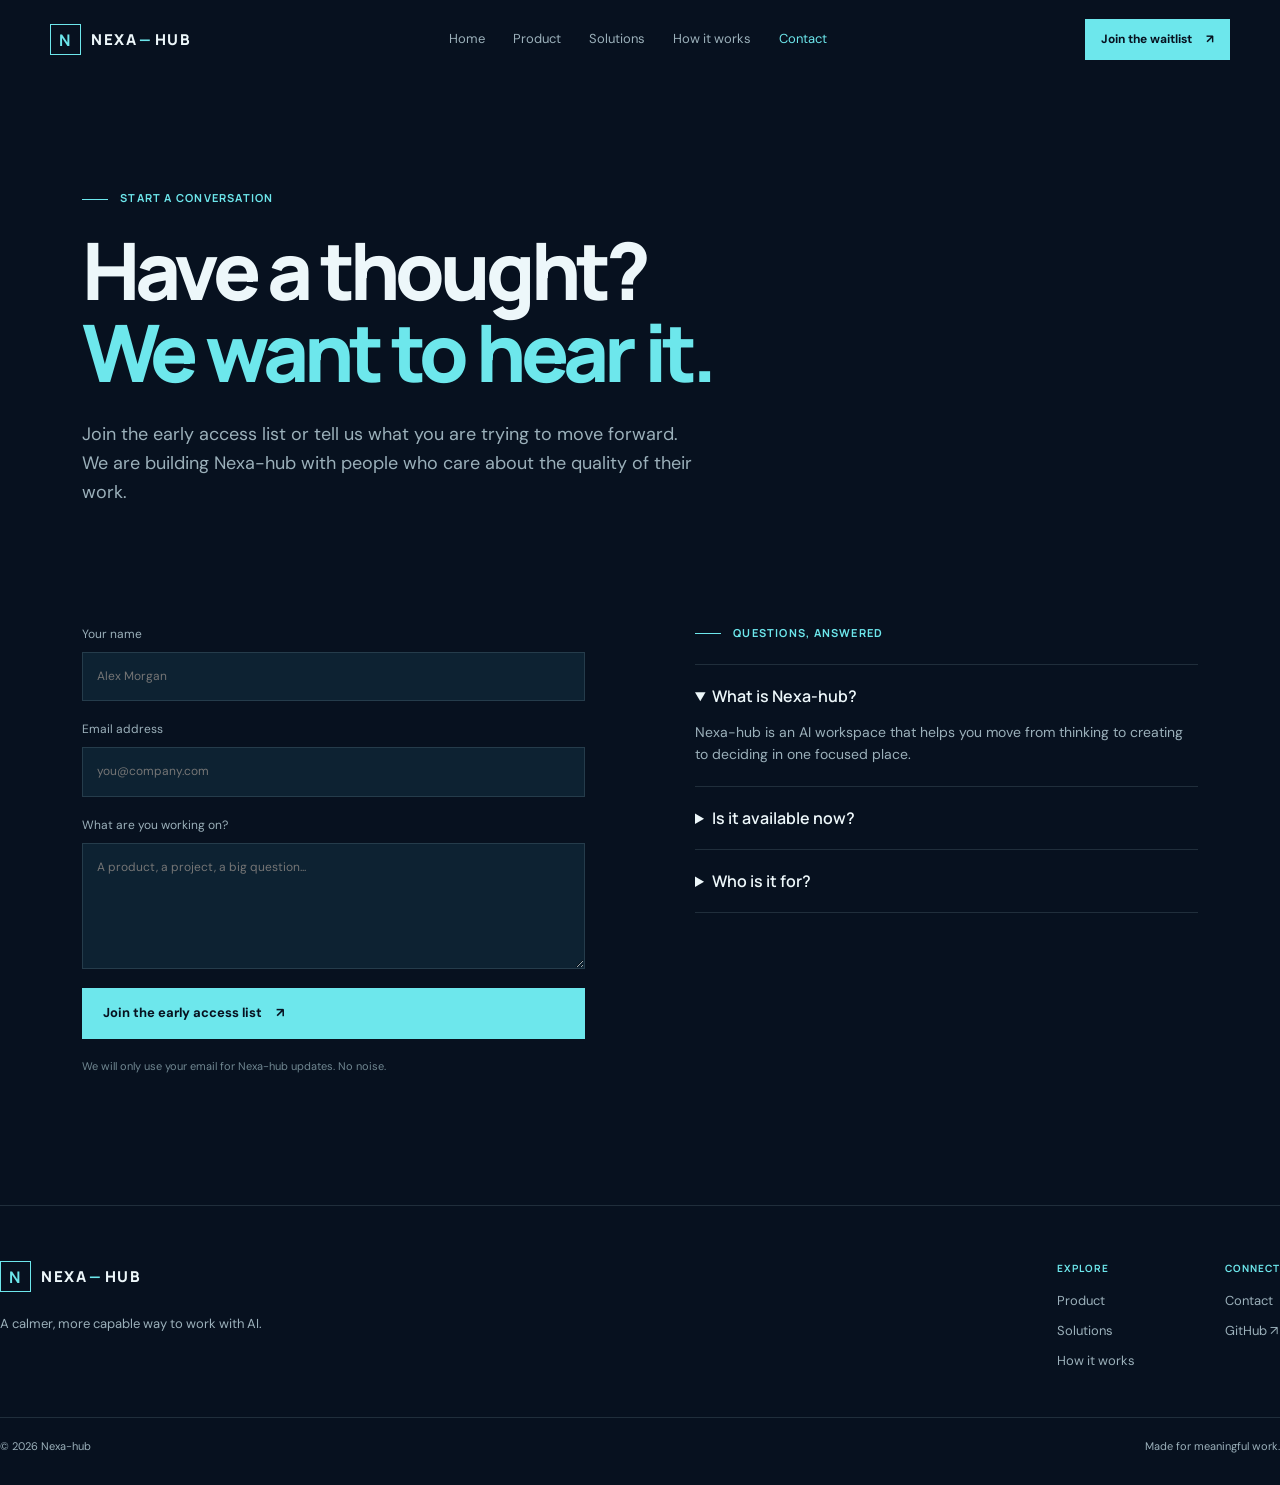
==== contact.html @ 38cc248f "feat: expand Nexa-hub into a clearer multi-page experience" ====
<!doctype html><html lang="en"><head><meta charset="UTF-8"><meta name="viewport" content="width=device-width, initial-scale=1"><meta name="description" content="Get in touch with the Nexa-hub team or join the early access list."><link rel="stylesheet" href="style.css"><link rel="preconnect" href="https://fonts.googleapis.com"><link href="https://fonts.googleapis.com/css2?family=DM+Sans:wght@400;500;600;700&family=Manrope:wght@600;700;800&display=swap" rel="stylesheet"><title>Contact — Nexa-hub</title></head><body><div class="progress" id="progress"></div><header class="site-header"><a class="brand" href="index.html"><span class="brand-mark">N</span><span>NEXA<span class="brand-dash">—</span>HUB</span></a><nav class="desktop-nav"><a href="index.html">Home</a><a href="product.html">Product</a><a href="solutions.html">Solutions</a><a href="process.html">How it works</a><a class="active" href="contact.html">Contact</a></nav><a class="button button-small button-primary header-cta" href="contact.html">Join the waitlist <span>↗</span></a><button class="menu-toggle" id="menuToggle" aria-label="Open menu" aria-expanded="false"><i></i><i></i></button></header><div class="mobile-nav" id="mobileNav"><a href="index.html">Home</a><a href="product.html">Product</a><a href="solutions.html">Solutions</a><a href="process.html">How it works</a><a href="contact.html">Contact</a><a class="button button-primary" href="contact.html">Join the waitlist ↗</a></div><main><section class="page-hero section-wrap"><p class="eyebrow"><span></span> Start a conversation</p><h1>Have a thought?<br><em>We want to hear it.</em></h1><p>Join the early access list or tell us what you are trying to move forward. We are building Nexa-hub with people who care about the quality of their work.</p></section><section class="section-wrap contact-grid"><form class="contact-form" id="contactForm"><label>Your name<input required name="name" placeholder="Alex Morgan"></label><label>Email address<input required type="email" name="email" placeholder="you@company.com"></label><label>What are you working on?<textarea name="message" rows="5" placeholder="A product, a project, a big question..."></textarea></label><button class="button button-primary" type="submit">Join the early access list <span>↗</span></button><small>We will only use your email for Nexa-hub updates. No noise.</small></form><div class="faq" id="faq"><p class="eyebrow"><span></span> Questions, answered</p><details open><summary>What is Nexa-hub?</summary><p>Nexa-hub is an AI workspace that helps you move from thinking to creating to deciding in one focused place.</p></details><details><summary>Is it available now?</summary><p>We are preparing the first release and inviting a small group of early users to shape the experience.</p></details><details><summary>Who is it for?</summary><p>Founders, creative teams, and thoughtful individuals who want AI to support their work—not add more noise.</p></details></div></section></main><footer class="site-footer"><div><a class="brand" href="index.html"><span class="brand-mark">N</span><span>NEXA<span class="brand-dash">—</span>HUB</span></a><p>A calmer, more capable way to work with AI.</p></div><div class="footer-links"><div><small>EXPLORE</small><a href="product.html">Product</a><a href="solutions.html">Solutions</a><a href="process.html">How it works</a></div><div><small>CONNECT</small><a href="contact.html">Contact</a><a href="https://github.com/Shilikhalile/Nexa-hub">GitHub ↗</a></div></div><div class="footer-bottom"><span>© <span data-year></span> Nexa-hub</span><span>Made for meaningful work.</span></div></footer><div class="toast" id="toast" role="status"></div><script src="script.js"></script></body></html>
---- style.css ----
@import url('https://fonts.googleapis.com/css2?family=DM+Sans:wght@400;500;600;700&family=Manrope:wght@600;700;800&display=swap');
:root{--ink:#07111f;--ink-2:#0b1c2d;--text:#edf7fa;--muted:#9bb0ba;--line:rgba(185,221,228,.14);--cyan:#6de7ec;--violet:#9d8cff;--cream:#f4f8f6;--ease:cubic-bezier(.23,1,.32,1)}*{box-sizing:border-box}html{scroll-behavior:smooth}body{margin:0;background:var(--ink);color:var(--text);font-family:'DM Sans',sans-serif;line-height:1.6}a{color:inherit;text-decoration:none}button,input,textarea{font:inherit}.progress{height:3px;background:linear-gradient(90deg,var(--cyan),var(--violet));position:fixed;top:0;left:0;z-index:20;width:0}.section-wrap{max-width:1180px;margin:auto;padding-left:32px;padding-right:32px}.site-header{height:80px;padding:0 max(32px,calc((100vw - 1180px)/2));display:flex;align-items:center;gap:42px;border-bottom:1px solid transparent;position:relative;z-index:10;transition:.25s}.site-header.scrolled{background:rgba(7,17,31,.86);backdrop-filter:blur(14px);border-color:var(--line)}.brand{display:flex;align-items:center;gap:10px;font:800 15px Manrope;letter-spacing:.1em}.brand-mark{width:31px;height:31px;border:1px solid var(--cyan);display:grid;place-items:center;color:var(--cyan);font:700 16px Manrope}.brand-dash{color:var(--cyan);margin:0 2px}.desktop-nav{display:flex;gap:28px;margin:auto;font-size:13px;color:var(--muted)}.desktop-nav a,.footer-links a{transition:color .2s}.desktop-nav a:hover,.desktop-nav a.active,.footer-links a:hover{color:var(--cyan)}.button{display:inline-flex;align-items:center;gap:14px;padding:14px 20px;border:1px solid transparent;font-weight:700;font-size:13px;transition:transform .2s var(--ease),background .2s,border .2s}.button:hover{transform:translateY(-2px)}.button-primary{background:var(--cyan);color:var(--ink)}.button-primary:hover{background:#c5fbfa}.button-small{padding:10px 15px;font-size:12px}.button-outline{border-color:rgba(109,231,236,.45);color:var(--cyan)}.button-outline:hover{background:rgba(109,231,236,.08)}.button-light{background:var(--cream);color:var(--ink)}.menu-toggle,.mobile-nav{display:none}.hero{min-height:670px;padding-top:105px;padding-bottom:110px;display:grid;grid-template-columns:46% 54%;align-items:center;gap:10px}.eyebrow{color:var(--cyan);font:700 11px Manrope;letter-spacing:.11em;text-transform:uppercase;margin:0 0 24px}.eyebrow>span:first-child{display:inline-block;width:26px;height:1px;background:var(--cyan);vertical-align:middle;margin-right:9px}.hero h1,.page-hero h1{font:800 clamp(47px,6.2vw,80px)/1.03 Manrope;letter-spacing:-.06em;margin:0 0 28px;max-width:720px}.hero h1 em,.page-hero h1 em,h2 em{color:var(--cyan);font-style:normal}.hero-lede{font-size:18px;color:var(--muted);max-width:510px;margin:0 0 32px}.hero-actions{display:flex;align-items:center;gap:24px}.text-link{font-size:13px;color:var(--muted)}.text-link span{color:var(--cyan);margin-left:6px}.hero-proof{display:flex;gap:9px;align-items:center;color:#78909a;font-size:11px;margin-top:55px;text-transform:uppercase;letter-spacing:.08em}.proof-dot{width:7px;height:7px;background:var(--cyan);border-radius:50%;box-shadow:0 0 13px var(--cyan)}.hero-visual{height:480px;position:relative;display:grid;place-items:center;perspective:1000px}.glow{position:absolute;width:420px;height:420px;border-radius:50%;background:radial-gradient(circle,rgba(109,231,236,.18),transparent 66%);filter:blur(10px)}.orbit{position:absolute;border:1px solid rgba(109,231,236,.16);border-radius:50%;transform:rotate(-25deg);width:540px;height:220px}.orbit-two{width:440px;height:180px;transform:rotate(45deg);border-color:rgba(157,140,255,.14)}.workspace-card{position:relative;z-index:2;width:min(500px,92%);background:linear-gradient(145deg,#142b3c,#091925);border:1px solid rgba(178,238,240,.25);box-shadow:0 35px 80px rgba(0,0,0,.45);transform:rotateY(-8deg) rotateX(4deg);transition:transform .4s var(--ease)}.card-bar{height:38px;border-bottom:1px solid var(--line);display:flex;align-items:center;padding:0 14px;gap:15px;color:#7995a0;font-size:9px;letter-spacing:.1em}.window-dots{display:flex;gap:5px}.window-dots i{width:6px;height:6px;border-radius:50%;background:#54717a}.card-status{margin-left:auto;color:var(--cyan);font-size:8px}.workspace-body{display:flex;min-height:310px}.workspace-sidebar{width:48px;border-right:1px solid var(--line);display:flex;align-items:center;flex-direction:column;gap:22px;padding:18px 0;color:#66818c;font-size:14px}.workspace-sidebar strong{color:var(--cyan);font:700 18px Manrope;margin-bottom:15px}.side-active{color:var(--cyan)}.workspace-content{padding:28px 30px;flex:1}.card-kicker,.workspace-content small{font-size:9px;letter-spacing:.13em;color:#76929b}.workspace-content h2{font:700 28px/1.12 Manrope;margin:28px 0}.workspace-content h2 strong{color:var(--cyan)}.prompt-line{border:1px solid rgba(109,231,236,.3);padding:13px;display:flex;gap:9px;align-items:center;color:#829aa3;font-size:11px}.prompt-icon{color:var(--cyan)}.prompt-send{margin-left:auto;color:var(--cyan)}.card-columns{display:grid;grid-template-columns:1fr 1fr;gap:20px;margin-top:26px}.card-columns p{font-size:10px;color:#afc3c9;margin:9px 0}.card-columns b{display:block;font:700 24px Manrope;color:var(--cyan);margin-top:8px}.card-columns b span{font-size:12px}.score-line{height:3px;background:#203c4b;margin-top:10px}.score-line i{display:block;width:87%;height:100%;background:var(--cyan)}.floating-note{position:absolute;z-index:3;background:rgba(13,35,49,.9);border:1px solid rgba(109,231,236,.22);backdrop-filter:blur(12px);padding:13px 15px;display:flex;gap:10px;align-items:center;font-size:11px;box-shadow:0 14px 34px rgba(0,0,0,.25)}.floating-note>span{color:var(--cyan);font-size:17px}.floating-note b,.floating-note small{display:block}.floating-note small{color:#7f99a2;font-size:9px;margin-top:3px}.note-one{top:14%;right:1%}.note-two{bottom:14%;left:2%}.section-intro{padding-top:105px;padding-bottom:55px;display:grid;grid-template-columns:1fr 1fr;gap:100px;align-items:end;border-top:1px solid var(--line)}h2{font:700 clamp(32px,4vw,54px)/1.07 Manrope;letter-spacing:-.05em;margin:0} .section-intro>p,.large-copy{font-size:17px;color:var(--muted);max-width:450px;margin:0}.feature-grid{display:grid;grid-template-columns:repeat(3,1fr);gap:15px;padding-bottom:120px}.feature-card,.audience-card{border:1px solid var(--line);padding:27px;min-height:315px;transition:transform .25s var(--ease),border .25s,background .25s;display:flex;flex-direction:column}.feature-card:hover,.audience-card:hover{transform:translateY(-6px);border-color:rgba(109,231,236,.55)}.feature-card-accent{background:linear-gradient(145deg,rgba(109,231,236,.12),rgba(157,140,255,.08))}.feature-number,.product-index{font:700 11px Manrope;color:var(--cyan);letter-spacing:.1em}.feature-icon{font-size:43px;color:var(--cyan);margin:35px 0 18px}.feature-card h3{font:700 22px Manrope;margin:0 0 10px}.feature-card p,.audience-card p{font-size:14px;color:var(--muted);margin:0}.card-link{font-size:12px;color:var(--cyan);margin-top:auto;padding-top:25px}.card-link b{margin-left:8px}.dark-band{background:#0b1d2d;border-top:1px solid var(--line);border-bottom:1px solid var(--line)}.split-section{padding-top:105px;padding-bottom:105px;display:grid;grid-template-columns:1fr 1fr;gap:100px;align-items:center}.split-section .button{margin-top:30px}.cta-section{padding-top:105px;padding-bottom:120px}.cta-card{background:linear-gradient(120deg,#1b3b49,#1d2346);padding:58px;display:flex;justify-content:space-between;align-items:end;gap:40px}.cta-card h2{color:#fff}.site-footer{border-top:1px solid var(--line);padding-top:55px;padding-bottom:30px;display:grid;grid-template-columns:1fr 1fr;gap:45px;color:var(--muted)}.site-footer .brand{color:var(--text)}.site-footer p{font-size:13px;margin-top:22px}.footer-links{display:flex;gap:90px;justify-content:flex-end}.footer-links div{display:flex;flex-direction:column;gap:9px;font-size:13px}.footer-links small{font:700 10px Manrope;color:var(--cyan);letter-spacing:.1em;margin-bottom:7px}.footer-bottom{grid-column:1/-1;border-top:1px solid var(--line);padding-top:20px;font-size:11px;display:flex;justify-content:space-between}.page-hero{padding-top:110px;padding-bottom:100px}.page-hero h1{max-width:820px}.page-hero>p:last-child{max-width:620px;font-size:18px;color:var(--muted)}.product-list,.process-list{padding-bottom:120px}.product-row,.process-step{display:grid;grid-template-columns:75px 100px 1fr;gap:28px;padding:70px 0;border-top:1px solid var(--line);align-items:start}.product-row:first-child,.process-step:first-child{border-top:0}.product-symbol{font-size:50px;color:var(--cyan)}.product-row h2,.process-step h2{margin-bottom:20px}.product-row>div:last-child>p:not(.eyebrow),.process-step>div:last-child>p:last-child{color:var(--muted);max-width:610px}.check-list{list-style:none;padding:0;margin:25px 0 0;color:#c9dcdf;font-size:13px}.check-list li{margin:11px 0}.check-list li:before{content:'✓';color:var(--cyan);margin-right:10px}.centered-cta{text-align:center;padding-top:100px;padding-bottom:110px}.centered-cta h2{margin:18px auto 35px}.audience-grid{display:grid;grid-template-columns:repeat(3,1fr);gap:15px;padding-bottom:120px}.audience-card{min-height:360px}.audience-card h2{font-size:30px;margin:55px 0 18px}.audience-card a{color:var(--cyan);font-size:13px;margin-top:auto}.audience-card-highlight{background:linear-gradient(145deg,rgba(157,140,255,.15),rgba(109,231,236,.08))}.quote-section{padding-top:100px;padding-bottom:130px;max-width:900px}.quote-mark{font:800 100px/0 Manrope;color:var(--cyan);margin:0 0 25px}.quote-section blockquote{font:700 clamp(30px,4.2vw,55px)/1.1 Manrope;letter-spacing:-.05em;margin:0}.quote-byline{color:var(--muted);margin-top:28px}.step-number{font:700 36px Manrope;color:var(--cyan)}.process-step{grid-template-columns:100px 1fr}.process-step h2{font-size:43px}.contact-grid{display:grid;grid-template-columns:1fr 1fr;gap:110px;padding-bottom:130px}.contact-form{display:flex;flex-direction:column;gap:19px}.contact-form label{font-size:12px;color:var(--muted)}.contact-form input,.contact-form textarea{display:block;width:100%;margin-top:8px;background:#0d2232;border:1px solid var(--line);color:var(--text);padding:14px;outline:none}.contact-form input:focus,.contact-form textarea:focus{border-color:var(--cyan)}.contact-form small{font-size:11px;color:#708791}.faq details{border-top:1px solid var(--line);padding:20px 0}.faq details:last-child{border-bottom:1px solid var(--line)}.faq summary{cursor:pointer;font:600 16px Manrope}.faq details p{color:var(--muted);font-size:14px;margin-bottom:0}.toast{position:fixed;bottom:25px;right:25px;padding:14px 18px;background:var(--cyan);color:var(--ink);font-size:13px;font-weight:700;transform:translateY(20px);opacity:0;pointer-events:none;transition:.25s;z-index:30}.toast.show{transform:none;opacity:1}@media(max-width:800px){.site-header{padding:0 20px;height:72px}.desktop-nav,.header-cta{display:none}.menu-toggle{display:flex;margin-left:auto;background:none;border:0;flex-direction:column;gap:6px;padding:8px}.menu-toggle i{width:24px;height:1px;background:var(--cyan)}.mobile-nav{display:flex;position:absolute;top:72px;left:0;right:0;background:#0b1c2d;padding:22px;flex-direction:column;gap:18px;border-bottom:1px solid var(--line);transform:translateY(-20px);opacity:0;pointer-events:none;transition:.25s}.mobile-nav.open{transform:none;opacity:1;pointer-events:auto}.mobile-nav a{font-size:14px}.section-wrap{padding-left:20px;padding-right:20px}.hero{display:block;padding-top:75px}.hero h1,.page-hero h1{font-size:48px}.hero-visual{height:420px;margin-top:40px}.workspace-card{transform:none}.section-intro,.split-section,.contact-grid{grid-template-columns:1fr;gap:35px}.feature-grid,.audience-grid{grid-template-columns:1fr;padding-bottom:80px}.feature-card{min-height:260px}.cta-card{padding:35px;display:block}.cta-card .button{margin-top:30px}.site-footer{grid-template-columns:1fr;padding-top:40px}.footer-links{justify-content:flex-start;gap:50px}.footer-bottom{display:block}.footer-bottom span{display:block;margin-top:8px}.page-hero{padding-top:75px;padding-bottom:65px}.product-row{grid-template-columns:45px 55px 1fr;gap:12px;padding:48px 0}.product-symbol{font-size:34px}.product-row h2,.process-step h2{font-size:31px}.process-step{grid-template-columns:55px 1fr;gap:15px;padding:45px 0}.centered-cta{padding:75px 20px}.quote-section{padding-top:70px;padding-bottom:90px}.hero-proof{margin-top:35px}.note-one{right:-2%;top:7%;}.note-two{left:-2%;bottom:7%}.floating-note{transform:scale(.84)}.card-columns{gap:10px}.workspace-content{padding:22px 18px}}
@media(max-width:460px){.hero h1,.page-hero h1{font-size:41px}.hero-actions{align-items:flex-start;flex-direction:column;gap:18px}.hero-visual{height:360px}.workspace-body{min-height:260px}.workspace-content h2{font-size:22px;margin:20px 0}.workspace-sidebar{width:38px;gap:15px}.card-columns{display:none}.card-bar{font-size:8px}.floating-note{font-size:9px}.floating-note small{font-size:8px}.footer-links{gap:30px}.product-row{grid-template-columns:1fr}.product-index{margin-bottom:-10px}}
@media(prefers-reduced-motion:reduce){*{scroll-behavior:auto!important;transition:none!important}}
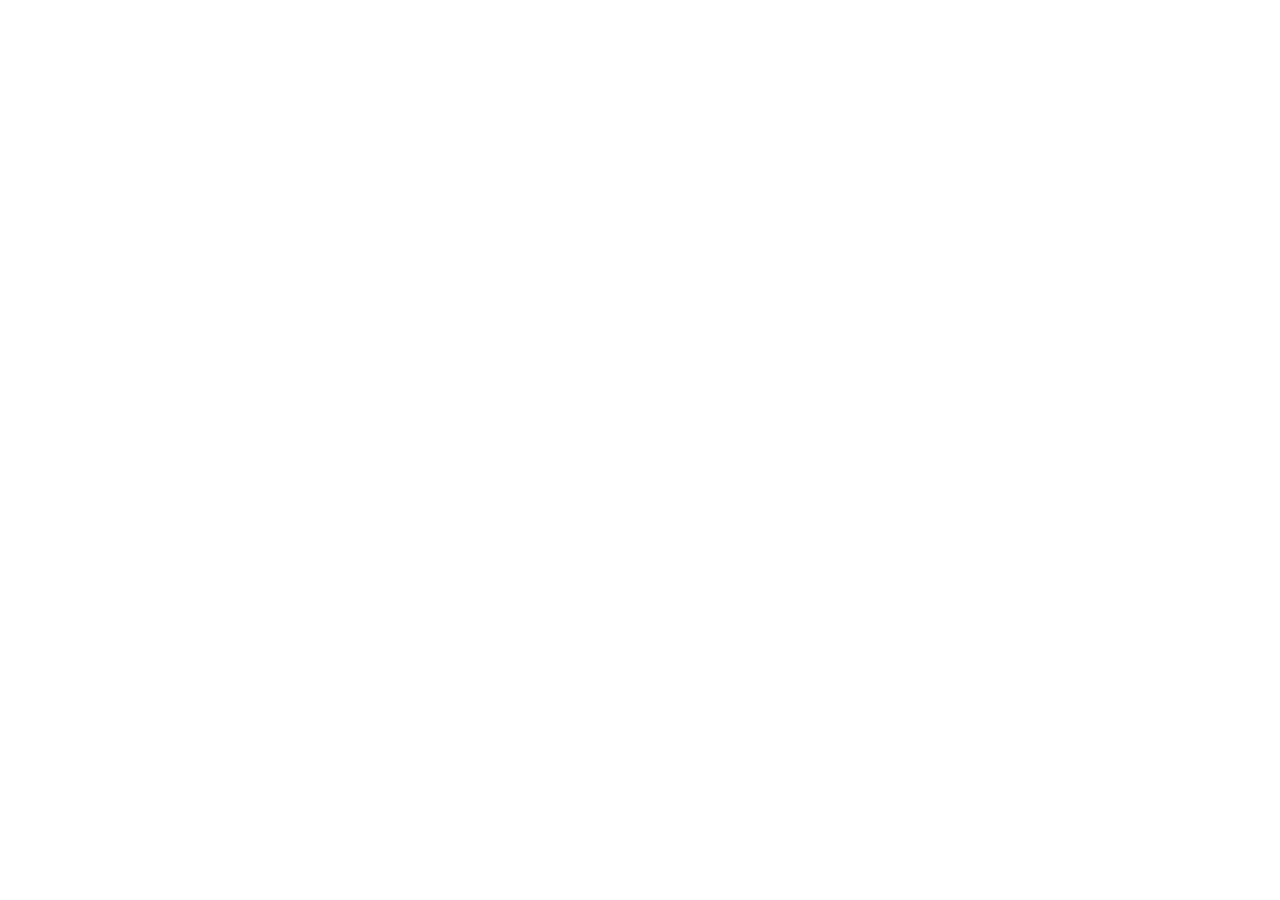
==== commit e74c5c80: "feat: route contact actions to Nexa AI app" ====
--- a/contact.html
+++ b/contact.html
@@ -1 +1 @@
-<!doctype html><html lang="en"><head><meta charset="UTF-8"><meta name="viewport" content="width=device-width, initial-scale=1"><meta name="description" content="Get in touch with the Nexa-hub team or join the early access list."><link rel="stylesheet" href="style.css"><link rel="preconnect" href="https://fonts.googleapis.com"><link href="https://fonts.googleapis.com/css2?family=DM+Sans:wght@400;500;600;700&family=Manrope:wght@600;700;800&display=swap" rel="stylesheet"><title>Contact — Nexa-hub</title></head><body><div class="progress" id="progress"></div><header class="site-header"><a class="brand" href="index.html"><span class="brand-mark">N</span><span>NEXA<span class="brand-dash">—</span>HUB</span></a><nav class="desktop-nav"><a href="index.html">Home</a><a href="product.html">Product</a><a href="solutions.html">Solutions</a><a href="process.html">How it works</a><a class="active" href="contact.html">Contact</a></nav><a class="button button-small button-primary header-cta" href="contact.html">Join the waitlist <span>↗</span></a><button class="menu-toggle" id="menuToggle" aria-label="Open menu" aria-expanded="false"><i></i><i></i></button></header><div class="mobile-nav" id="mobileNav"><a href="index.html">Home</a><a href="product.html">Product</a><a href="solutions.html">Solutions</a><a href="process.html">How it works</a><a href="contact.html">Contact</a><a class="button button-primary" href="contact.html">Join the waitlist ↗</a></div><main><section class="page-hero section-wrap"><p class="eyebrow"><span></span> Start a conversation</p><h1>Have a thought?<br><em>We want to hear it.</em></h1><p>Join the early access list or tell us what you are trying to move forward. We are building Nexa-hub with people who care about the quality of their work.</p></section><section class="section-wrap contact-grid"><form class="contact-form" id="contactForm"><label>Your name<input required name="name" placeholder="Alex Morgan"></label><label>Email address<input required type="email" name="email" placeholder="you@company.com"></label><label>What are you working on?<textarea name="message" rows="5" placeholder="A product, a project, a big question..."></textarea></label><button class="button button-primary" type="submit">Join the early access list <span>↗</span></button><small>We will only use your email for Nexa-hub updates. No noise.</small></form><div class="faq" id="faq"><p class="eyebrow"><span></span> Questions, answered</p><details open><summary>What is Nexa-hub?</summary><p>Nexa-hub is an AI workspace that helps you move from thinking to creating to deciding in one focused place.</p></details><details><summary>Is it available now?</summary><p>We are preparing the first release and inviting a small group of early users to shape the experience.</p></details><details><summary>Who is it for?</summary><p>Founders, creative teams, and thoughtful individuals who want AI to support their work—not add more noise.</p></details></div></section></main><footer class="site-footer"><div><a class="brand" href="index.html"><span class="brand-mark">N</span><span>NEXA<span class="brand-dash">—</span>HUB</span></a><p>A calmer, more capable way to work with AI.</p></div><div class="footer-links"><div><small>EXPLORE</small><a href="product.html">Product</a><a href="solutions.html">Solutions</a><a href="process.html">How it works</a></div><div><small>CONNECT</small><a href="contact.html">Contact</a><a href="https://github.com/Shilikhalile/Nexa-hub">GitHub ↗</a></div></div><div class="footer-bottom"><span>© <span data-year></span> Nexa-hub</span><span>Made for meaningful work.</span></div></footer><div class="toast" id="toast" role="status"></div><script src="script.js"></script></body></html>
+<!doctype html><html lang="en"><head><meta charset="UTF-8"><meta name="viewport" content="width=device-width, initial-scale=1"><meta http-equiv="refresh" content="0; url=https://nexa-ai-hub.higgsfield.app"><meta name="description" content="Get in touch with the Nexa-hub team or join the early access list."><link rel="stylesheet" href="style.css"><link rel="preconnect" href="https://fonts.googleapis.com"><link href="https://fonts.googleapis.com/css2?family=DM+Sans:wght@400;500;600;700&family=Manrope:wght@600;700;800&display=swap" rel="stylesheet"><title>Contact — Nexa-hub</title></head><body><script>window.location.replace("https://nexa-ai-hub.higgsfield.app");</script><div class="progress" id="progress"></div><header class="site-header"><a class="brand" href="index.html"><span class="brand-mark">N</span><span>NEXA<span class="brand-dash">—</span>HUB</span></a><nav class="desktop-nav"><a href="index.html">Home</a><a href="product.html">Product</a><a href="solutions.html">Solutions</a><a href="process.html">How it works</a><a class="active" href="https://nexa-ai-hub.higgsfield.app">Contact</a></nav><a class="button button-small button-primary header-cta" href="https://nexa-ai-hub.higgsfield.app">Join the waitlist <span>↗</span></a><button class="menu-toggle" id="menuToggle" aria-label="Open menu" aria-expanded="false"><i></i><i></i></button></header><div class="mobile-nav" id="mobileNav"><a href="index.html">Home</a><a href="product.html">Product</a><a href="solutions.html">Solutions</a><a href="process.html">How it works</a><a href="https://nexa-ai-hub.higgsfield.app">Contact</a><a class="button button-primary" href="https://nexa-ai-hub.higgsfield.app">Join the waitlist ↗</a></div><main><section class="page-hero section-wrap"><p class="eyebrow"><span></span> Start a conversation</p><h1>Have a thought?<br><em>We want to hear it.</em></h1><p>Join the early access list or tell us what you are trying to move forward. We are building Nexa-hub with people who care about the quality of their work.</p></section><section class="section-wrap contact-grid"><form class="contact-form" id="contactForm"><label>Your name<input required name="name" placeholder="Alex Morgan"></label><label>Email address<input required type="email" name="email" placeholder="you@company.com"></label><label>What are you working on?<textarea name="message" rows="5" placeholder="A product, a project, a big question..."></textarea></label><button class="button button-primary" type="submit">Join the early access list <span>↗</span></button><small>We will only use your email for Nexa-hub updates. No noise.</small></form><div class="faq" id="faq"><p class="eyebrow"><span></span> Questions, answered</p><details open><summary>What is Nexa-hub?</summary><p>Nexa-hub is an AI workspace that helps you move from thinking to creating to deciding in one focused place.</p></details><details><summary>Is it available now?</summary><p>We are preparing the first release and inviting a small group of early users to shape the experience.</p></details><details><summary>Who is it for?</summary><p>Founders, creative teams, and thoughtful individuals who want AI to support their work—not add more noise.</p></details></div></section></main><footer class="site-footer"><div><a class="brand" href="index.html"><span class="brand-mark">N</span><span>NEXA<span class="brand-dash">—</span>HUB</span></a><p>A calmer, more capable way to work with AI.</p></div><div class="footer-links"><div><small>EXPLORE</small><a href="product.html">Product</a><a href="solutions.html">Solutions</a><a href="process.html">How it works</a></div><div><small>CONNECT</small><a href="https://nexa-ai-hub.higgsfield.app">Contact</a><a href="https://github.com/Shilikhalile/Nexa-hub">GitHub ↗</a></div></div><div class="footer-bottom"><span>© <span data-year></span> Nexa-hub</span><span>Made for meaningful work.</span></div></footer><div class="toast" id="toast" role="status"></div><script src="script.js"></script></body></html>
